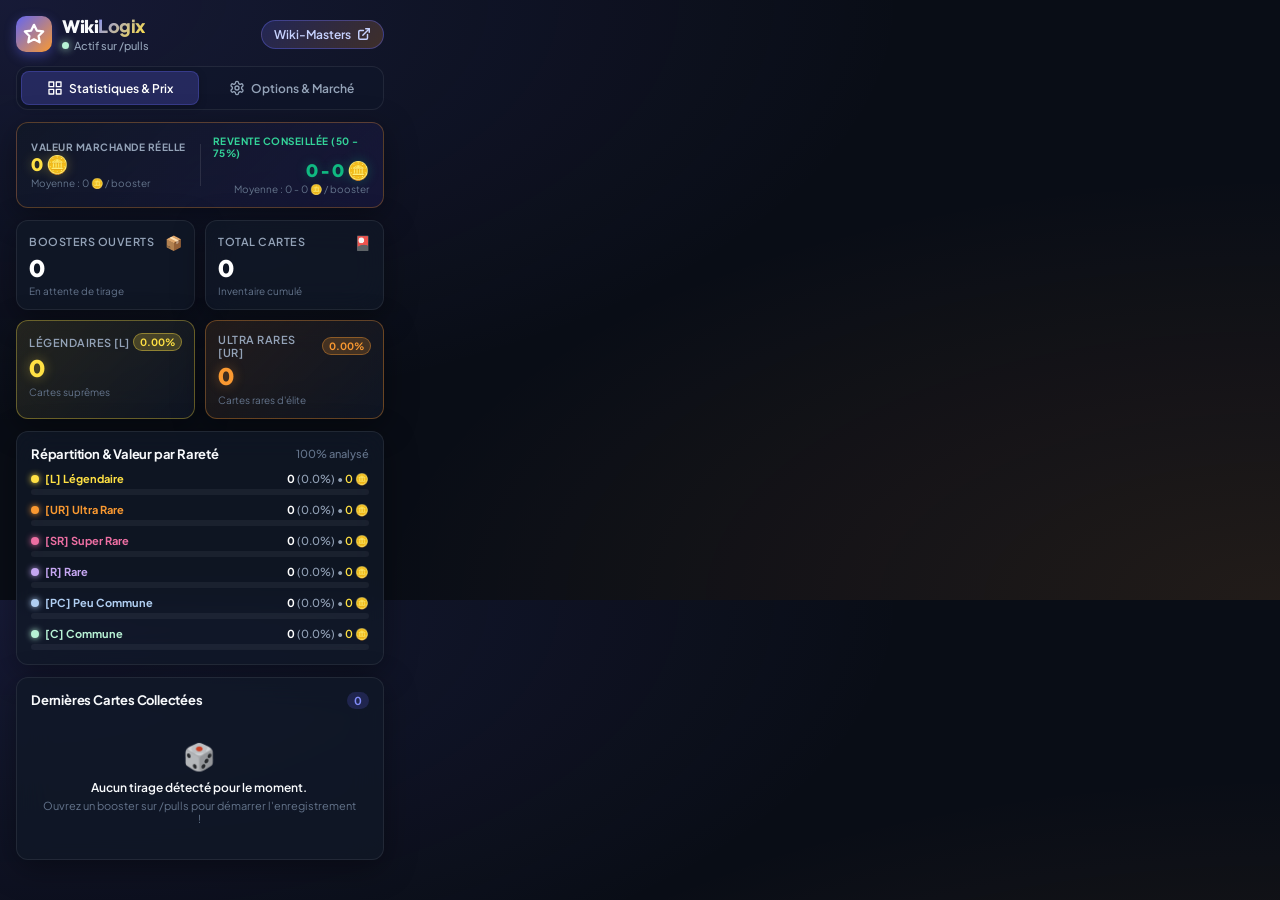
==== extension/src/popup.html @ 85a4d736 "first commit" ====
<!DOCTYPE html>
<html lang="fr">
<head>
  <meta charset="UTF-8">
  <meta name="viewport" content="width=device-width, initial-scale=1.0">
  <title>WikiLogix - Tracker & Prix</title>
  <link rel="stylesheet" href="popup.css">
  <link rel="preconnect" href="https://fonts.googleapis.com">
  <link rel="preconnect" href="https://fonts.gstatic.com" crossorigin>
  <link href="https://fonts.googleapis.com/css2?family=Outfit:wght@400;500;600;700;800&family=Plus+Jakarta+Sans:wght@400;500;600;700&display=swap" rel="stylesheet">
</head>
<body>
  <div class="app-container">
    <!-- Header Principal -->
    <header class="header">
      <div class="brand">
        <div class="logo-icon">
          <svg width="22" height="22" viewBox="0 0 24 24" fill="none" stroke="currentColor" stroke-width="2.5" stroke-linecap="round" stroke-linejoin="round">
            <polygon points="12 2 15.09 8.26 22 9.27 17 14.14 18.18 21.02 12 17.77 5.82 21.02 7 14.14 2 9.27 8.91 8.26 12 2"></polygon>
          </svg>
        </div>
        <div class="brand-text">
          <h1>Wiki<span class="gradient-text">Logix</span></h1>
          <span class="status-badge">
            <span class="pulse-dot"></span>
            <span class="status-text">Actif sur /pulls</span>
          </span>
        </div>
      </div>
      
      <button id="btn-open-dashboard" class="btn-dashboard" title="Accéder à la plateforme Wiki-Masters">
        <span>Wiki-Masters</span>
        <svg width="14" height="14" viewBox="0 0 24 24" fill="none" stroke="currentColor" stroke-width="2.5" stroke-linecap="round" stroke-linejoin="round">
          <path d="M18 13v6a2 2 0 0 1-2 2H5a2 2 0 0 1-2-2V8a2 2 0 0 1 2-2h6"></path>
          <polyline points="15 3 21 3 21 9"></polyline>
          <line x1="10" y1="14" x2="21" y2="3"></line>
        </svg>
      </button>
    </header>

    <!-- Navigation par Onglets -->
    <nav class="nav-tabs">
      <button class="tab-btn active" data-tab="tab-dashboard" id="tab-nav-dashboard">
        <svg width="16" height="16" viewBox="0 0 24 24" fill="none" stroke="currentColor" stroke-width="2" stroke-linecap="round" stroke-linejoin="round">
          <rect x="3" y="3" width="7" height="7"></rect>
          <rect x="14" y="3" width="7" height="7"></rect>
          <rect x="14" y="14" width="7" height="7"></rect>
          <rect x="3" y="14" width="7" height="7"></rect>
        </svg>
        <span>Statistiques & Prix</span>
      </button>
      <button class="tab-btn" data-tab="tab-config" id="tab-nav-config">
        <svg width="16" height="16" viewBox="0 0 24 24" fill="none" stroke="currentColor" stroke-width="2" stroke-linecap="round" stroke-linejoin="round">
          <path d="M12.22 2h-.44a2 2 0 0 0-2 2v.18a2 2 0 0 1-1 1.73l-.43.25a2 2 0 0 1-2 0l-.15-.08a2 2 0 0 0-2.73.73l-.22.38a2 2 0 0 0 .73 2.73l.15.1a2 2 0 0 1 1 1.72v.51a2 2 0 0 1-1 1.74l-.15.09a2 2 0 0 0-.73 2.73l.22.38a2 2 0 0 0 2.73.73l.15-.08a2 2 0 0 1 2 0l.43.25a2 2 0 0 1 1 1.73V20a2 2 0 0 0 2 2h.44a2 2 0 0 0 2-2v-.18a2 2 0 0 1 1-1.73l.43-.25a2 2 0 0 1 2 0l.15.08a2 2 0 0 0 2.73-.73l.22-.39a2 2 0 0 0-.73-2.73l-.15-.08a2 2 0 0 1-1-1.74v-.5a2 2 0 0 1 1-1.74l.15-.09a2 2 0 0 0 .73-2.73l-.22-.38a2 2 0 0 0-2.73-.73l-.15.08a2 2 0 0 1-2 0l-.43-.25a2 2 0 0 1-1-1.73V4a2 2 0 0 0-2-2z"></path>
          <circle cx="12" cy="12" r="3"></circle>
        </svg>
        <span>Options & Marché</span>
      </button>
    </nav>

    <!-- Contenu Principal -->
    <main class="main-content">
      <!-- ONGLET 1: STATISTIQUES & PRIX -->
      <section id="tab-dashboard" class="tab-pane active">
        <!-- Bandeau Économique : Valeur Totale & Revente Conseillée (50-75%) -->
        <div class="financial-card glass-panel">
          <div class="financial-main">
            <div class="financial-col">
              <span class="financial-label">Valeur Marchande Réelle</span>
              <div class="financial-value gold-text" id="val-total-avg">0 🪙</div>
              <span class="financial-sub" id="val-avg-booster">Moyenne: 0 🪙 / booster</span>
            </div>
            <div class="financial-divider"></div>
            <div class="financial-col align-right">
              <span class="financial-label green-label">Revente Conseillée (50 - 75%)</span>
              <div class="financial-value green-text" id="val-total-resale">0 - 0 🪙</div>
              <span class="financial-sub" id="val-resale-booster">Moyenne: 0 - 0 🪙 / booster</span>
            </div>
          </div>
        </div>

        <!-- Grille des KPIs de Tirage -->
        <div class="kpi-grid">
          <div class="kpi-card glass-panel">
            <div class="kpi-header">
              <span class="kpi-title">Boosters Ouverts</span>
              <span class="kpi-icon">📦</span>
            </div>
            <div class="kpi-value" id="kpi-boosters">0</div>
            <span class="kpi-subtext" id="kpi-last-pull">En attente de tirage</span>
          </div>

          <div class="kpi-card glass-panel">
            <div class="kpi-header">
              <span class="kpi-title">Total Cartes</span>
              <span class="kpi-icon">🎴</span>
            </div>
            <div class="kpi-value" id="kpi-cards">0</div>
            <span class="kpi-subtext">Inventaire cumulé</span>
          </div>

          <div class="kpi-card glass-panel kpi-highlight-gold">
            <div class="kpi-header">
              <span class="kpi-title">Légendaires [L]</span>
              <span class="rarity-pill pill-gold" id="badge-rate-legendary">0.00%</span>
            </div>
            <div class="kpi-value gold-glow" id="kpi-legendary">0</div>
            <span class="kpi-subtext">Cartes suprêmes</span>
          </div>

          <div class="kpi-card glass-panel kpi-highlight-orange">
            <div class="kpi-header">
              <span class="kpi-title">Ultra Rares [UR]</span>
              <span class="rarity-pill pill-orange" id="badge-rate-ur">0.00%</span>
            </div>
            <div class="kpi-value orange-glow" id="kpi-ur">0</div>
            <span class="kpi-subtext">Cartes rares d'élite</span>
          </div>
        </div>

        <!-- Répartition par Rareté -->
        <div class="section-card glass-panel">
          <div class="section-header">
            <h3>Répartition & Valeur par Rareté</h3>
            <span class="section-subtitle" id="total-rates-counter">100% analysé</span>
          </div>
          <div class="rarity-bars" id="rarity-distribution-container"></div>
        </div>

        <!-- Derniers Tirages Récents avec Prix -->
        <div class="section-card glass-panel">
          <div class="section-header">
            <h3>Dernières Cartes Collectées</h3>
            <span class="section-badge" id="recent-count-badge">0</span>
          </div>
          <div class="recent-list" id="recent-pulls-list">
            <div class="empty-state">
              <span class="empty-icon">🎲</span>
              <p>Aucun tirage détecté pour le moment.</p>
              <span class="empty-hint">Ouvrez un booster sur /pulls pour démarrer l'enregistrement !</span>
            </div>
          </div>
        </div>
      </section>

      <!-- ONGLET 2: OPTIONS, MARCHÉ & DISCORD -->
      <section id="tab-config" class="tab-pane">
        <!-- Section Alertes & Filtres Discord -->
        <div class="section-card glass-panel discord-card">
          <div class="section-header">
            <div class="discord-header-title">
              <svg width="20" height="20" viewBox="0 0 24 24" fill="currentColor" class="discord-icon">
                <path d="M20.317 4.37a19.791 19.791 0 0 0-4.885-1.515.074.074 0 0 0-.079.037c-.21.375-.444.864-.608 1.25a18.27 18.27 0 0 0-5.487 0 12.64 12.64 0 0 0-.617-1.25.077.077 0 0 0-.079-.037A19.736 19.736 0 0 0 3.677 4.37a.07.07 0 0 0-.032.027C.533 9.046-.32 13.58.099 18.057a.082.082 0 0 0 .031.057 19.9 19.9 0 0 0 5.993 3.03.078.078 0 0 0 .084-.028c.462-.63.874-1.295 1.226-1.994.021-.041.001-.09-.041-.106a13.107 13.107 0 0 1-1.872-.892.077.077 0 0 1-.008-.128 10.2 10.2 0 0 0 .372-.292.074.074 0 0 1 .077-.01c3.929 1.793 8.18 1.793 12.061 0a.074.074 0 0 1 .078.01c.12.098.246.198.373.292a.077.077 0 0 1-.006.127 12.299 12.299 0 0 1-1.873.893.077.077 0 0 0-.041.107c.36.698.772 1.362 1.225 1.993a.076.076 0 0 0 .084.028 19.839 19.839 0 0 0 6.002-3.03.077.077 0 0 0 .032-.054c.5-5.177-.838-9.674-3.549-13.66a.061.061 0 0 0-.031-.028zM8.02 15.33c-1.183 0-2.157-1.085-2.157-2.419 0-1.333.956-2.419 2.157-2.419 1.21 0 2.176 1.096 2.157 2.42 0 1.333-.956 2.418-2.157 2.418zm7.975 0c-1.183 0-2.157-1.085-2.157-2.419 0-1.333.955-2.419 2.157-2.419 1.21 0 2.176 1.096 2.157 2.42 0 1.333-.946 2.418-2.157 2.418z"/>
              </svg>
              <h3>Alertes Discord & Routage par Fils</h3>
            </div>
            <label class="switch-toggle" title="Activer ou désactiver les alertes Discord">
              <input type="checkbox" id="discord-enabled-toggle">
              <span class="slider-round"></span>
            </label>
          </div>

          <p class="config-desc">
            Transférez automatiquement les cartes tirées dans des <strong>fils de discussion Discord spécifiques (threads)</strong> selon vos règles de rareté et vos fourchettes de prix.
          </p>

          <div class="discord-form-group">
            <div class="form-field">
              <label for="discord-webhook-url">URL du Webhook Discord Principal</label>
              <div class="input-with-action">
                <input type="url" id="discord-webhook-url" class="text-input" placeholder="https://discord.com/api/webhooks/...">
                <button type="button" id="btn-test-discord" class="btn-test-webhook" title="Tester le webhook principal">
                  <svg width="14" height="14" viewBox="0 0 24 24" fill="none" stroke="currentColor" stroke-width="2" stroke-linecap="round" stroke-linejoin="round">
                    <line x1="22" y1="2" x2="11" y2="13"></line>
                    <polygon points="22 2 15 22 11 13 2 9 22 2"></polygon>
                  </svg>
                  <span>Tester</span>
                </button>
              </div>
            </div>

            <div class="form-field">
              <label for="discord-user-id">ID Utilisateur Discord <span class="label-hint">(Optionnel, mention par défaut ex: @here ou 248109...)</span></label>
              <input type="text" id="discord-user-id" class="text-input" placeholder="Ex: 248109823098234890 ou @here">
            </div>

            <!-- Liste des Règles Multi-Filtres & Fils -->
            <div class="rules-header-row">
              <div class="rules-header-title">
                <h4>Filtres & Fils Cibles (Threads)</h4>
                <span class="rules-count-badge" id="discord-rules-count">0 règle</span>
              </div>
              <button type="button" id="btn-add-discord-rule" class="btn-add-rule" title="Ajouter un filtre avec un fil Discord spécifique">
                <svg width="13" height="13" viewBox="0 0 24 24" fill="none" stroke="currentColor" stroke-width="2.5">
                  <line x1="12" y1="5" x2="12" y2="19"></line>
                  <line x1="5" y1="12" x2="19" y2="12"></line>
                </svg>
                <span>Ajouter un Filtre</span>
              </button>
            </div>

            <div class="discord-rules-container" id="discord-rules-list">
              <!-- Les cartes de règles seront générées dynamiquement ici -->
            </div>

            <button type="button" id="btn-save-discord-config" class="btn-action primary btn-save-discord">
              <svg width="15" height="15" viewBox="0 0 24 24" fill="none" stroke="currentColor" stroke-width="2">
                <path d="M19 21H5a2 2 0 0 1-2-2V5a2 2 0 0 1 2-2h11l5 5v11a2 2 0 0 1-2 2z"></path>
                <polyline points="17 21 17 13 7 13 7 21"></polyline>
                <polyline points="7 3 7 8 15 8"></polyline>
              </svg>
              <span>Enregistrer la Configuration Discord</span>
            </button>
          </div>
        </div>

        <!-- Explication du système de prix réel -->
        <div class="section-card glass-panel">
          <div class="section-header">
            <h3>Moteur de Prix Réel Wiki-Masters</h3>
          </div>
          <p class="config-desc">
            Les prix affichés proviennent directement des <strong>cours réels du marché</strong> extraits de Wiki-Masters (Moyenne des ventes effectives). Si une carte n'a jamais été vendue ou n'a aucun cours, son estimation est fixée à <strong>0 🪙</strong>.
          </p>
        </div>

        <!-- Identifiant Extension -->
        <div class="section-card glass-panel">
          <div class="section-header">
            <h3>ID Unique de l'Extension</h3>
          </div>
          <div class="id-box">
            <code id="extension-id-display">Chargement...</code>
            <button id="btn-copy-id" class="btn-copy" title="Copier l'identifiant">
              <svg width="15" height="15" viewBox="0 0 24 24" fill="none" stroke="currentColor" stroke-width="2" stroke-linecap="round" stroke-linejoin="round">
                <rect x="9" y="9" width="13" height="13" rx="2" ry="2"></rect>
                <path d="M5 15H4a2 2 0 0 1-2-2V4a2 2 0 0 1 2-2h9a2 2 0 0 1 2 2v1"></path>
              </svg>
              <span id="copy-btn-text">Copier</span>
            </button>
          </div>
        </div>

        <!-- Actions Données -->
        <div class="section-card glass-panel">
          <div class="section-header">
            <h3>Gestion des Données</h3>
          </div>
          <div class="actions-group">
            <button id="btn-refresh-stats" class="btn-action secondary">
              <svg width="15" height="15" viewBox="0 0 24 24" fill="none" stroke="currentColor" stroke-width="2">
                <path d="M21.5 2v6h-6M21.34 15.57a10 10 0 1 1-.57-8.38l5.67-5.67"/>
              </svg>
              <span>Actualiser les Statistiques & Prix</span>
            </button>
            <button id="btn-export-json" class="btn-action secondary">
              <svg width="15" height="15" viewBox="0 0 24 24" fill="none" stroke="currentColor" stroke-width="2">
                <path d="M21 15v4a2 2 0 0 1-2 2H5a2 2 0 0 1-2-2v-4"></path>
                <polyline points="7 10 12 15 17 10"></polyline>
                <line x1="12" y1="15" x2="12" y2="3"></line>
              </svg>
              <span>Exporter l'historique (.JSON)</span>
            </button>
            <button id="btn-clear-history" class="btn-action danger">
              <svg width="15" height="15" viewBox="0 0 24 24" fill="none" stroke="currentColor" stroke-width="2">
                <polyline points="3 6 5 6 21 6"></polyline>
                <path d="M19 6v14a2 2 0 0 1-2 2H7a2 2 0 0 1-2-2V6m3 0V4a2 2 0 0 1 2-2h4a2 2 0 0 1 2 2v2"></path>
              </svg>
              <span>Vider l'Historique</span>
            </button>
          </div>
        </div>

        <div class="config-footer">
          <span>WikiLogix v1.6.0 &bull; Prix Réels & Alertes Discord Filtrées</span>
        </div>
      </section>
    </main>

    <!-- Toast Notification Popup -->
    <div id="popup-toast" class="popup-toast hidden"></div>
  </div>

  <script type="module" src="popup.js"></script>
</body>
</html>
---- extension/src/popup.css ----
/* ==========================================================================
   WikiLogix - Styles Modernes avec Palette Officielle & Moteur Économique
   ========================================================================== */

:root {
  --bg-primary: #090d16;
  --bg-secondary: #0f172a;
  --bg-panel: rgba(17, 24, 39, 0.75);
  --bg-panel-hover: rgba(30, 41, 59, 0.85);
  --border-color: rgba(255, 255, 255, 0.08);
  --border-glow: rgba(99, 102, 241, 0.3);

  --accent-primary: #6366f1;
  --accent-primary-hover: #4f46e5;
  --accent-secondary: #818cf8;
  
  /* Palette Officielle Wiki-Masters */
  --color-rarity-c: #b8f2d5;
  --color-rarity-pc: #b1cff2;
  --color-rarity-r: #c6a7f2;
  --color-rarity-sr: #ed6fa3;
  --color-rarity-ur: #fa9931;
  --color-rarity-l: #ffe144;

  --text-main: #f8fafc;
  --text-muted: #94a3b8;
  --text-dim: #64748b;

  --radius-sm: 8px;
  --radius-md: 12px;
  --radius-lg: 16px;
  --radius-full: 9999px;

  --shadow-panel: 0 8px 32px 0 rgba(0, 0, 0, 0.37);
  --transition-fast: all 0.2s cubic-bezier(0.4, 0, 0.2, 1);
}

/* Reset & Base */
* {
  margin: 0;
  padding: 0;
  box-sizing: border-box;
  font-family: 'Plus Jakarta Sans', -apple-system, BlinkMacSystemFont, "Segoe UI", Roboto, sans-serif;
}

body {
  width: 400px;
  min-height: 540px;
  max-height: 600px;
  background-color: var(--bg-primary);
  background-image: 
    radial-gradient(at 0% 0%, rgba(99, 102, 241, 0.15) 0px, transparent 50%),
    radial-gradient(at 100% 100%, rgba(250, 153, 49, 0.1) 0px, transparent 50%);
  color: var(--text-main);
  overflow-x: hidden;
  overflow-y: auto;
}

/* Scrollbar Personnalisée */
::-webkit-scrollbar {
  width: 5px;
}
::-webkit-scrollbar-track {
  background: rgba(0, 0, 0, 0.1);
}
::-webkit-scrollbar-thumb {
  background: rgba(255, 255, 255, 0.15);
  border-radius: 4px;
}
::-webkit-scrollbar-thumb:hover {
  background: var(--accent-primary);
}

.app-container {
  display: flex;
  flex-direction: column;
  padding: 16px;
  gap: 12px;
}

/* Panneaux Glassmorphism */
.glass-panel {
  background: var(--bg-panel);
  backdrop-filter: blur(16px);
  -webkit-backdrop-filter: blur(16px);
  border: 1px solid var(--border-color);
  border-radius: var(--radius-md);
  box-shadow: var(--shadow-panel);
}

/* Header */
.header {
  display: flex;
  justify-content: space-between;
  align-items: center;
  padding-bottom: 2px;
}

.brand {
  display: flex;
  align-items: center;
  gap: 10px;
}

.logo-icon {
  width: 36px;
  height: 36px;
  background: linear-gradient(135deg, #6366f1 0%, #fa9931 100%);
  border-radius: 10px;
  display: flex;
  align-items: center;
  justify-content: center;
  color: #ffffff;
  box-shadow: 0 4px 12px rgba(99, 102, 241, 0.4);
}

.brand-text h1 {
  font-family: 'Outfit', sans-serif;
  font-size: 18px;
  font-weight: 800;
  letter-spacing: -0.5px;
  line-height: 1.1;
}

.gradient-text {
  background: linear-gradient(135deg, #818cf8 0%, #ffe144 100%);
  -webkit-background-clip: text;
  -webkit-text-fill-color: transparent;
}

.status-badge {
  display: flex;
  align-items: center;
  gap: 5px;
  margin-top: 2px;
}

.pulse-dot {
  width: 7px;
  height: 7px;
  background-color: var(--color-rarity-c);
  border-radius: 50%;
  box-shadow: 0 0 8px var(--color-rarity-c);
  animation: pulseAnimation 2s infinite;
}

@keyframes pulseAnimation {
  0% { transform: scale(0.95); box-shadow: 0 0 0 0 rgba(184, 242, 213, 0.7); }
  70% { transform: scale(1); box-shadow: 0 0 0 6px rgba(184, 242, 213, 0); }
  100% { transform: scale(0.95); box-shadow: 0 0 0 0 rgba(184, 242, 213, 0); }
}

.status-text {
  font-size: 11px;
  color: var(--text-muted);
  font-weight: 500;
}

/* Bouton Dashboard Header */
.btn-dashboard {
  display: flex;
  align-items: center;
  gap: 6px;
  background: linear-gradient(135deg, rgba(99, 102, 241, 0.2) 0%, rgba(250, 153, 49, 0.2) 100%);
  border: 1px solid rgba(99, 102, 241, 0.4);
  color: #c7d2fe;
  padding: 6px 12px;
  border-radius: var(--radius-full);
  font-size: 12px;
  font-weight: 600;
  cursor: pointer;
  transition: var(--transition-fast);
}

.btn-dashboard:hover {
  background: linear-gradient(135deg, #6366f1 0%, #fa9931 100%);
  color: #ffffff;
  border-color: #818cf8;
  transform: translateY(-1px);
  box-shadow: 0 4px 12px rgba(99, 102, 241, 0.35);
}

/* Onglets de Navigation */
.nav-tabs {
  display: flex;
  background: rgba(15, 23, 42, 0.6);
  padding: 4px;
  border-radius: var(--radius-md);
  border: 1px solid var(--border-color);
  gap: 4px;
}

.tab-btn {
  flex: 1;
  display: flex;
  align-items: center;
  justify-content: center;
  gap: 6px;
  background: transparent;
  border: none;
  color: var(--text-muted);
  padding: 8px 12px;
  border-radius: var(--radius-sm);
  font-size: 12px;
  font-weight: 600;
  cursor: pointer;
  transition: var(--transition-fast);
}

.tab-btn.active {
  background: rgba(99, 102, 241, 0.25);
  color: #ffffff;
  border: 1px solid rgba(99, 102, 241, 0.3);
  box-shadow: 0 2px 8px rgba(0, 0, 0, 0.2);
}

.tab-btn:hover:not(.active) {
  color: var(--text-main);
  background: rgba(255, 255, 255, 0.04);
}

/* Conteneur des vues */
.main-content {
  display: flex;
  flex-direction: column;
}

.tab-pane {
  display: none;
  flex-direction: column;
  gap: 12px;
  animation: fadeIn 0.25s ease-in-out;
}

.tab-pane.active {
  display: flex;
}

@keyframes fadeIn {
  from { opacity: 0; transform: translateY(4px); }
  to { opacity: 1; transform: translateY(0); }
}

/* BANDEAU ÉCONOMIQUE */
.financial-card {
  padding: 12px 14px;
  background: linear-gradient(135deg, rgba(17, 24, 39, 0.9) 0%, rgba(30, 27, 75, 0.5) 100%);
  border: 1px solid rgba(250, 153, 49, 0.3);
}

.financial-main {
  display: flex;
  align-items: center;
  justify-content: space-between;
}

.financial-col {
  flex: 1;
  display: flex;
  flex-direction: column;
  gap: 2px;
}

.financial-col.align-right {
  align-items: flex-end;
}

.financial-divider {
  width: 1px;
  height: 42px;
  background: rgba(255, 255, 255, 0.1);
  margin: 0 12px;
}

.financial-label {
  font-size: 10px;
  font-weight: 700;
  text-transform: uppercase;
  color: var(--text-muted);
  letter-spacing: 0.5px;
}

.green-label {
  color: #34d399;
}

.financial-value {
  font-family: 'Outfit', sans-serif;
  font-size: 18px;
  font-weight: 800;
  line-height: 1.1;
}

.gold-text {
  color: #ffe144;
  text-shadow: 0 0 12px rgba(255, 225, 68, 0.3);
}

.green-text {
  color: #10b981;
  text-shadow: 0 0 12px rgba(16, 185, 129, 0.3);
}

.financial-sub {
  font-size: 10px;
  color: var(--text-dim);
}

/* Grille des KPIs */
.kpi-grid {
  display: grid;
  grid-template-columns: repeat(2, 1fr);
  gap: 10px;
}

.kpi-card {
  padding: 12px;
  display: flex;
  flex-direction: column;
  gap: 4px;
  position: relative;
  transition: var(--transition-fast);
}

.kpi-card:hover {
  transform: translateY(-2px);
  border-color: rgba(255, 255, 255, 0.15);
}

.kpi-header {
  display: flex;
  justify-content: space-between;
  align-items: center;
}

.kpi-title {
  font-size: 11px;
  font-weight: 600;
  color: var(--text-muted);
  text-transform: uppercase;
  letter-spacing: 0.5px;
}

.kpi-icon {
  font-size: 14px;
}

.kpi-value {
  font-family: 'Outfit', sans-serif;
  font-size: 24px;
  font-weight: 800;
  line-height: 1.1;
  color: #ffffff;
}

.kpi-subtext {
  font-size: 10px;
  color: var(--text-dim);
}

/* Highlights KPI */
.kpi-highlight-gold {
  border-color: rgba(255, 225, 68, 0.35);
  background: linear-gradient(135deg, rgba(255, 225, 68, 0.1) 0%, rgba(17, 24, 39, 0.8) 100%);
}

.gold-glow {
  color: var(--color-rarity-l);
  text-shadow: 0 0 12px rgba(255, 225, 68, 0.4);
}

.kpi-highlight-orange {
  border-color: rgba(250, 153, 49, 0.35);
  background: linear-gradient(135deg, rgba(250, 153, 49, 0.1) 0%, rgba(17, 24, 39, 0.8) 100%);
}

.orange-glow {
  color: var(--color-rarity-ur);
  text-shadow: 0 0 12px rgba(250, 153, 49, 0.4);
}

.rarity-pill {
  font-size: 10px;
  font-weight: 700;
  padding: 2px 6px;
  border-radius: var(--radius-full);
}

.pill-gold {
  background: rgba(255, 225, 68, 0.2);
  color: var(--color-rarity-l);
  border: 1px solid rgba(255, 225, 68, 0.4);
}

.pill-orange {
  background: rgba(250, 153, 49, 0.2);
  color: var(--color-rarity-ur);
  border: 1px solid rgba(250, 153, 49, 0.4);
}

/* Sections Standards */
.section-card {
  padding: 14px;
  display: flex;
  flex-direction: column;
  gap: 10px;
}

.section-header {
  display: flex;
  justify-content: space-between;
  align-items: center;
}

.section-header h3 {
  font-size: 13px;
  font-weight: 700;
  color: var(--text-main);
  letter-spacing: -0.2px;
}

.section-subtitle {
  font-size: 11px;
  color: var(--text-dim);
  font-weight: 500;
}

.section-badge {
  background: rgba(99, 102, 241, 0.2);
  color: var(--accent-secondary);
  font-size: 11px;
  font-weight: 700;
  padding: 2px 7px;
  border-radius: var(--radius-full);
}

/* Barres de Rareté */
.rarity-bars {
  display: flex;
  flex-direction: column;
  gap: 8px;
}

.rarity-row {
  display: flex;
  flex-direction: column;
  gap: 3px;
}

.rarity-info {
  display: flex;
  justify-content: space-between;
  font-size: 11px;
  font-weight: 500;
}

.rarity-label-group {
  display: flex;
  align-items: center;
  gap: 6px;
}

.rarity-indicator {
  width: 8px;
  height: 8px;
  border-radius: 50%;
}

.rarity-count-rate {
  color: var(--text-muted);
  font-size: 11px;
}

.progress-track {
  width: 100%;
  height: 6px;
  background: rgba(255, 255, 255, 0.05);
  border-radius: 3px;
  overflow: hidden;
}

.progress-fill {
  height: 100%;
  border-radius: 3px;
  transition: width 0.6s cubic-bezier(0.4, 0, 0.2, 1);
}

/* Liste des Récents */
.recent-list {
  max-height: 150px;
  overflow-y: auto;
  display: flex;
  flex-direction: column;
  gap: 6px;
  padding-right: 2px;
}

.recent-item {
  display: flex;
  align-items: center;
  justify-content: space-between;
  padding: 8px 10px;
  background: rgba(255, 255, 255, 0.03);
  border-radius: var(--radius-sm);
  border: 1px solid rgba(255, 255, 255, 0.04);
  transition: var(--transition-fast);
}

.recent-item:hover {
  background: rgba(255, 255, 255, 0.06);
  border-color: rgba(255, 255, 255, 0.1);
}

.recent-card-info {
  display: flex;
  flex-direction: column;
  gap: 2px;
  min-width: 0;
}

.recent-card-name {
  font-size: 12px;
  font-weight: 600;
  color: var(--text-main);
  white-space: nowrap;
  overflow: hidden;
  text-overflow: ellipsis;
  max-width: 200px;
}

.recent-card-prices {
  display: flex;
  align-items: center;
  gap: 6px;
  font-size: 10px;
}

.price-pill-avg {
  color: #ffe144;
  font-weight: 600;
}

.price-pill-sell {
  color: #34d399;
  font-weight: 700;
  background: rgba(16, 185, 129, 0.12);
  padding: 1px 5px;
  border-radius: 4px;
}

.recent-card-time {
  font-size: 10px;
  color: var(--text-dim);
}

.recent-rarity-tag {
  font-size: 10px;
  font-weight: 800;
  padding: 2px 7px;
  border-radius: 4px;
  flex-shrink: 0;
}

/* TABLEAU DES PRIX EN CONFIG */
.price-table {
  display: flex;
  flex-direction: column;
  gap: 4px;
  background: rgba(0, 0, 0, 0.3);
  padding: 8px;
  border-radius: var(--radius-sm);
  border: 1px solid var(--border-color);
}

.price-row {
  display: flex;
  justify-content: space-between;
  align-items: center;
  font-size: 11px;
  padding: 4px 6px;
  border-radius: 4px;
}

.price-row.header-row {
  font-weight: 700;
  color: var(--text-muted);
  text-transform: uppercase;
  font-size: 10px;
  border-bottom: 1px solid rgba(255, 255, 255, 0.08);
  padding-bottom: 6px;
}

.rarity-badge-sm {
  font-size: 10px;
  font-weight: 700;
  padding: 2px 6px;
  border-radius: 4px;
}

.price-val {
  color: #ffe144;
  font-weight: 700;
}

.price-resale {
  color: #34d399;
  font-weight: 700;
}

/* Empty State */
.empty-state {
  display: flex;
  flex-direction: column;
  align-items: center;
  justify-content: center;
  padding: 20px 10px;
  text-align: center;
  color: var(--text-muted);
  gap: 4px;
}

.empty-icon {
  font-size: 26px;
  margin-bottom: 4px;
  opacity: 0.8;
}

.empty-state p {
  font-size: 12px;
  font-weight: 600;
  color: var(--text-main);
}

.empty-hint {
  font-size: 11px;
  color: var(--text-dim);
}

/* Onglet Configuration */
.config-desc {
  font-size: 11px;
  color: var(--text-muted);
  line-height: 1.4;
}

.id-box {
  display: flex;
  align-items: center;
  gap: 8px;
  background: rgba(0, 0, 0, 0.3);
  border: 1px solid var(--border-color);
  padding: 6px 8px;
  border-radius: var(--radius-sm);
}

.id-box code {
  flex: 1;
  font-family: ui-monospace, SFMono-Regular, Menlo, Monaco, Consolas, monospace;
  font-size: 11px;
  color: #818cf8;
  word-break: break-all;
  user-select: all;
}

.btn-copy {
  display: flex;
  align-items: center;
  gap: 4px;
  background: var(--accent-primary);
  border: none;
  color: #ffffff;
  padding: 6px 10px;
  border-radius: 6px;
  font-size: 11px;
  font-weight: 600;
  cursor: pointer;
  transition: var(--transition-fast);
  white-space: nowrap;
}

.btn-copy:hover {
  background: var(--accent-primary-hover);
}

.actions-group {
  display: flex;
  flex-direction: column;
  gap: 8px;
}

.btn-action {
  display: flex;
  align-items: center;
  justify-content: center;
  gap: 8px;
  padding: 9px 12px;
  border-radius: var(--radius-sm);
  font-size: 12px;
  font-weight: 600;
  cursor: pointer;
  border: 1px solid transparent;
  transition: var(--transition-fast);
}

.btn-action.secondary {
  background: rgba(255, 255, 255, 0.05);
  border-color: rgba(255, 255, 255, 0.08);
  color: var(--text-main);
}

.btn-action.secondary:hover {
  background: rgba(255, 255, 255, 0.1);
  border-color: rgba(255, 255, 255, 0.15);
}

.btn-action.danger {
  background: rgba(239, 68, 68, 0.12);
  border-color: rgba(239, 68, 68, 0.25);
  color: #f87171;
}

.btn-action.danger:hover {
  background: rgba(239, 68, 68, 0.25);
  border-color: rgba(239, 68, 68, 0.4);
}

.btn-action.primary {
  background: linear-gradient(135deg, #6366f1 0%, #4f46e5 100%);
  color: #ffffff;
  font-weight: 700;
  box-shadow: 0 4px 14px rgba(99, 102, 241, 0.35);
}

.btn-action.primary:hover {
  background: linear-gradient(135deg, #4f46e5 0%, #4338ca 100%);
  box-shadow: 0 4px 18px rgba(99, 102, 241, 0.5);
}

/* ==========================================================================
   Section Discord & Filtres
   ========================================================================== */
.discord-card {
  border-color: rgba(88, 101, 242, 0.3);
  background: linear-gradient(135deg, rgba(17, 24, 39, 0.85) 0%, rgba(20, 26, 48, 0.85) 100%);
}

.discord-header-title {
  display: flex;
  align-items: center;
  gap: 8px;
}

.discord-icon {
  color: #5865f2;
}

/* Switch Toggle */
.switch-toggle {
  position: relative;
  display: inline-block;
  width: 36px;
  height: 20px;
  cursor: pointer;
}

.switch-toggle input {
  opacity: 0;
  width: 0;
  height: 0;
}

.slider-round {
  position: absolute;
  top: 0;
  left: 0;
  right: 0;
  bottom: 0;
  background-color: rgba(255, 255, 255, 0.15);
  transition: 0.25s cubic-bezier(0.4, 0, 0.2, 1);
  border-radius: 20px;
}

.slider-round:before {
  position: absolute;
  content: "";
  height: 14px;
  width: 14px;
  left: 3px;
  bottom: 3px;
  background-color: #ffffff;
  transition: 0.25s cubic-bezier(0.4, 0, 0.2, 1);
  border-radius: 50%;
  box-shadow: 0 1px 3px rgba(0, 0, 0, 0.3);
}

.switch-toggle input:checked + .slider-round {
  background-color: #5865f2;
  box-shadow: 0 0 10px rgba(88, 101, 242, 0.4);
}

.switch-toggle input:checked + .slider-round:before {
  transform: translateX(16px);
}

.discord-form-group {
  display: flex;
  flex-direction: column;
  gap: 10px;
  margin-top: 10px;
}

.form-field {
  display: flex;
  flex-direction: column;
  gap: 4px;
}

.form-field label {
  font-size: 11px;
  font-weight: 600;
  color: var(--text-main);
}

.label-hint {
  font-size: 9.5px;
  font-weight: 400;
  color: var(--text-muted);
}

.text-input {
  width: 100%;
  background: rgba(0, 0, 0, 0.35);
  border: 1px solid var(--border-color);
  border-radius: var(--radius-sm);
  padding: 8px 10px;
  color: var(--text-main);
  font-size: 11.5px;
  outline: none;
  transition: var(--transition-fast);
}

.text-input:focus {
  border-color: #5865f2;
  box-shadow: 0 0 0 2px rgba(88, 101, 242, 0.25);
}

.input-with-action {
  display: flex;
  gap: 6px;
}

.btn-test-webhook {
  display: inline-flex;
  align-items: center;
  gap: 4px;
  padding: 0 12px;
  background: rgba(88, 101, 242, 0.2);
  border: 1px solid rgba(88, 101, 242, 0.4);
  color: #818cf8;
  border-radius: var(--radius-sm);
  font-size: 11px;
  font-weight: 700;
  cursor: pointer;
  white-space: nowrap;
  transition: var(--transition-fast);
}

.btn-test-webhook:hover {
  background: #5865f2;
  color: #ffffff;
  box-shadow: 0 0 12px rgba(88, 101, 242, 0.4);
}

/* Multi-Règles & Fils Discord */
.rules-header-row {
  display: flex;
  justify-content: space-between;
  align-items: center;
  margin-top: 6px;
  padding-bottom: 4px;
  border-bottom: 1px solid rgba(255, 255, 255, 0.08);
}

.rules-header-title {
  display: flex;
  align-items: center;
  gap: 8px;
}

.rules-header-title h4 {
  font-size: 11.5px;
  font-weight: 700;
  color: var(--text-main);
  margin: 0;
}

.rules-count-badge {
  font-size: 9.5px;
  font-weight: 700;
  background: rgba(88, 101, 242, 0.25);
  color: #818cf8;
  padding: 1px 6px;
  border-radius: var(--radius-full);
}

.btn-add-rule {
  display: inline-flex;
  align-items: center;
  gap: 4px;
  background: rgba(88, 101, 242, 0.2);
  border: 1px solid rgba(88, 101, 242, 0.4);
  color: #a5b4fc;
  padding: 4px 8px;
  border-radius: 6px;
  font-size: 10.5px;
  font-weight: 700;
  cursor: pointer;
  transition: var(--transition-fast);
}

.btn-add-rule:hover {
  background: #5865f2;
  color: #ffffff;
  box-shadow: 0 0 10px rgba(88, 101, 242, 0.4);
}

.discord-rules-container {
  display: flex;
  flex-direction: column;
  gap: 10px;
  max-height: 310px;
  overflow-y: auto;
  padding-right: 2px;
}

.discord-rule-card {
  background: rgba(0, 0, 0, 0.35);
  border: 1px solid rgba(255, 255, 255, 0.08);
  border-radius: var(--radius-sm);
  padding: 10px;
  display: flex;
  flex-direction: column;
  gap: 8px;
  transition: var(--transition-fast);
}

.discord-rule-card:hover {
  border-color: rgba(88, 101, 242, 0.35);
}

.discord-rule-card.rule-disabled {
  opacity: 0.55;
}

.rule-header-actions {
  display: flex;
  align-items: center;
  justify-content: space-between;
  gap: 6px;
}

.rule-name-input {
  font-weight: 700;
  color: #ffffff;
  background: rgba(255, 255, 255, 0.05);
  border: 1px solid rgba(255, 255, 255, 0.1);
  padding: 4px 8px;
  border-radius: 4px;
  font-size: 11px;
  flex: 1;
}

.rule-name-input:focus {
  border-color: #5865f2;
  background: rgba(0, 0, 0, 0.5);
  outline: none;
}

.rule-actions-group {
  display: flex;
  align-items: center;
  gap: 4px;
}

.btn-test-rule {
  background: rgba(16, 185, 129, 0.15);
  border: 1px solid rgba(16, 185, 129, 0.3);
  color: #34d399;
  padding: 4px 7px;
  border-radius: 4px;
  font-size: 10px;
  font-weight: 700;
  cursor: pointer;
  display: inline-flex;
  align-items: center;
  gap: 3px;
  transition: var(--transition-fast);
}

.btn-test-rule:hover {
  background: #10b981;
  color: #ffffff;
}

.btn-delete-rule {
  background: rgba(239, 68, 68, 0.15);
  border: 1px solid rgba(239, 68, 68, 0.3);
  color: #f87171;
  padding: 4px 7px;
  border-radius: 4px;
  font-size: 10px;
  font-weight: 700;
  cursor: pointer;
  display: inline-flex;
  align-items: center;
  transition: var(--transition-fast);
}

.btn-delete-rule:hover {
  background: #ef4444;
  color: #ffffff;
}

.rule-thread-row {
  display: flex;
  gap: 6px;
  align-items: center;
}

.rule-thread-row .form-field {
  flex: 1;
}

.price-range-inputs {
  display: flex;
  align-items: center;
  gap: 6px;
}

.price-range-separator {
  color: var(--text-dim);
  font-weight: 600;
  font-size: 11px;
}

.rule-empty-state {
  display: flex;
  flex-direction: column;
  align-items: center;
  justify-content: center;
  padding: 16px 8px;
  background: rgba(0, 0, 0, 0.2);
  border: 1px dashed rgba(255, 255, 255, 0.1);
  border-radius: var(--radius-sm);
  color: var(--text-dim);
  font-size: 11px;
  text-align: center;
  gap: 4px;
}

/* Filtres Sections */
.filter-section {
  background: rgba(0, 0, 0, 0.25);
  border: 1px solid rgba(255, 255, 255, 0.05);
  border-radius: var(--radius-sm);
  padding: 9px 10px;
  display: flex;
  flex-direction: column;
  gap: 8px;
}

.filter-section-header {
  display: flex;
  flex-direction: column;
}

.filter-section-title {
  font-size: 11px;
  font-weight: 700;
  color: #ffffff;
}

.filter-section-sub {
  font-size: 9.5px;
  color: var(--text-muted);
}

.rarity-filter-grid {
  display: grid;
  grid-template-columns: repeat(3, 1fr);
  gap: 6px;
}

.rarity-filter-chip {
  display: flex;
  align-items: center;
  gap: 5px;
  padding: 5px 8px;
  background: rgba(255, 255, 255, 0.04);
  border: 1px solid rgba(255, 255, 255, 0.08);
  border-radius: 6px;
  cursor: pointer;
  font-size: 10px;
  font-weight: 600;
  transition: var(--transition-fast);
}

.rarity-filter-chip input {
  display: none;
}

.chip-dot {
  width: 7px;
  height: 7px;
  border-radius: 50%;
  opacity: 0.4;
  transition: var(--transition-fast);
}

.rarity-filter-chip.chip-l .chip-dot { background: var(--color-rarity-l); }
.rarity-filter-chip.chip-ur .chip-dot { background: var(--color-rarity-ur); }
.rarity-filter-chip.chip-sr .chip-dot { background: var(--color-rarity-sr); }
.rarity-filter-chip.chip-r .chip-dot { background: var(--color-rarity-r); }
.rarity-filter-chip.chip-pc .chip-dot { background: var(--color-rarity-pc); }
.rarity-filter-chip.chip-c .chip-dot { background: var(--color-rarity-c); }

.rarity-filter-chip:has(input:checked) {
  background: rgba(255, 255, 255, 0.09);
  border-color: rgba(255, 255, 255, 0.25);
  box-shadow: 0 0 8px rgba(0, 0, 0, 0.2);
}

.rarity-filter-chip:has(input:checked) .chip-dot {
  opacity: 1;
  box-shadow: 0 0 6px currentColor;
}

.rarity-filter-chip.chip-l:has(input:checked) { border-color: var(--color-rarity-l); color: var(--color-rarity-l); }
.rarity-filter-chip.chip-ur:has(input:checked) { border-color: var(--color-rarity-ur); color: var(--color-rarity-ur); }
.rarity-filter-chip.chip-sr:has(input:checked) { border-color: var(--color-rarity-sr); color: var(--color-rarity-sr); }
.rarity-filter-chip.chip-r:has(input:checked) { border-color: var(--color-rarity-r); color: var(--color-rarity-r); }
.rarity-filter-chip.chip-pc:has(input:checked) { border-color: var(--color-rarity-pc); color: var(--color-rarity-pc); }
.rarity-filter-chip.chip-c:has(input:checked) { border-color: var(--color-rarity-c); color: var(--color-rarity-c); }

.price-filter-row {
  display: flex;
  gap: 8px;
}

.flex-1 {
  flex: 1;
}

.input-with-currency {
  position: relative;
  display: flex;
  align-items: center;
}

.input-with-currency input {
  padding-right: 28px;
}

.currency-addon {
  position: absolute;
  right: 8px;
  font-size: 12px;
  pointer-events: none;
}

.select-input {
  width: 100%;
  background: rgba(0, 0, 0, 0.35);
  border: 1px solid var(--border-color);
  border-radius: var(--radius-sm);
  padding: 8px 10px;
  color: var(--text-main);
  font-size: 11px;
  outline: none;
  cursor: pointer;
}

.select-input option {
  background: var(--bg-secondary);
  color: var(--text-main);
}

.btn-save-discord {
  margin-top: 4px;
}

.config-footer {
  text-align: center;
  padding: 8px 0;
  font-size: 10px;
  color: var(--text-dim);
}

/* Toast Notification Popup */
.popup-toast {
  position: fixed;
  bottom: 12px;
  left: 50%;
  transform: translateX(-50%);
  background: #10b981;
  color: #ffffff;
  padding: 6px 14px;
  border-radius: var(--radius-full);
  font-size: 11px;
  font-weight: 600;
  box-shadow: 0 4px 12px rgba(0, 0, 0, 0.3);
  z-index: 1000;
  animation: toastFadeIn 0.2s ease-out;
  pointer-events: none;
}

.popup-toast.hidden {
  display: none;
}

@keyframes toastFadeIn {
  from { opacity: 0; transform: translate(-50%, 8px); }
  to { opacity: 1; transform: translate(-50%, 0); }
}

@keyframes spin {
  from { transform: rotate(0deg); }
  to { transform: rotate(360deg); }
}

.spin-icon {
  animation: spin 1s linear infinite;
}
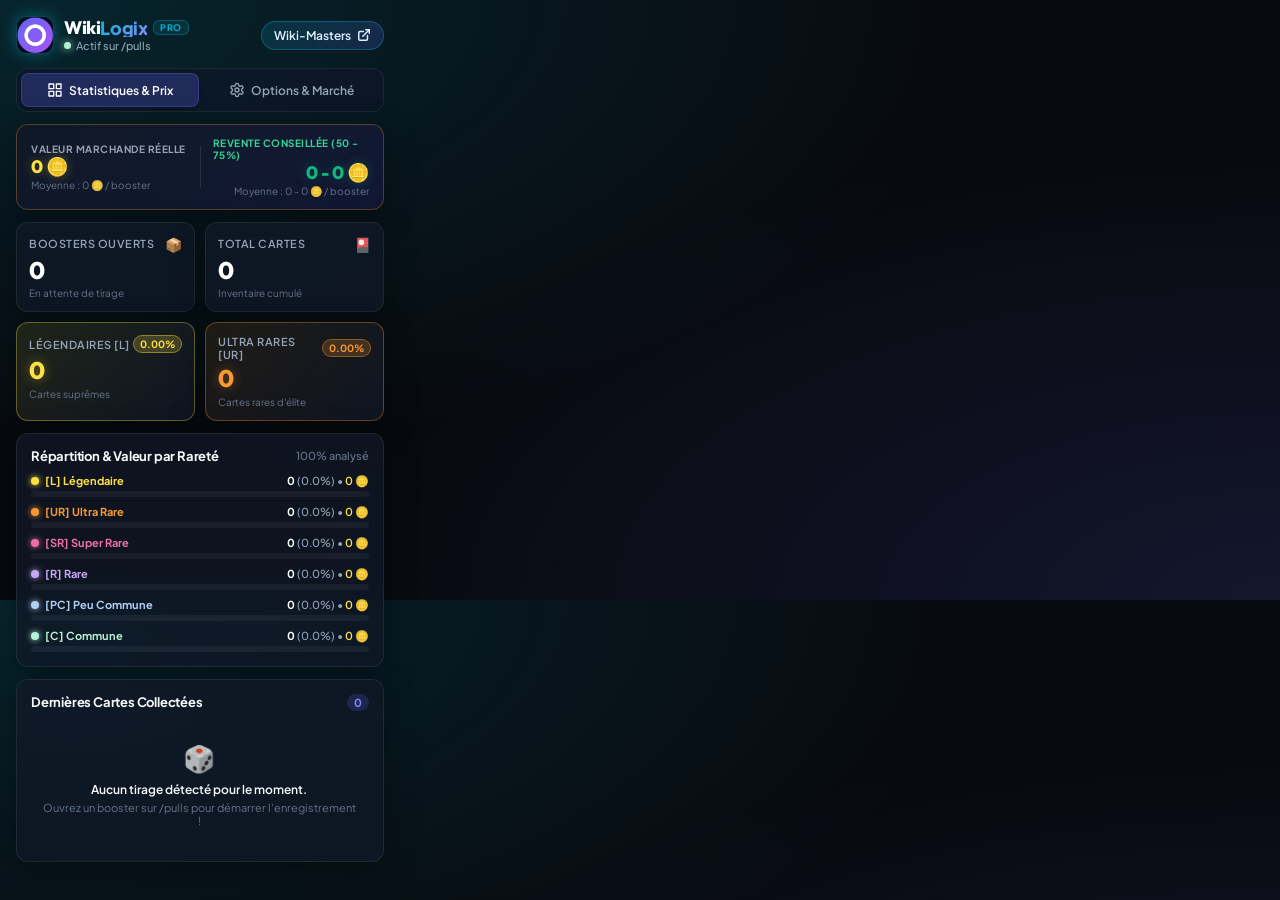
==== commit 4ada39c1: "4eme commit" ====
--- a/extension/src/popup.html
+++ b/extension/src/popup.html
@@ -15,12 +15,10 @@
     <header class="header">
       <div class="brand">
         <div class="logo-icon">
-          <svg width="22" height="22" viewBox="0 0 24 24" fill="none" stroke="currentColor" stroke-width="2.5" stroke-linecap="round" stroke-linejoin="round">
-            <polygon points="12 2 15.09 8.26 22 9.27 17 14.14 18.18 21.02 12 17.77 5.82 21.02 7 14.14 2 9.27 8.91 8.26 12 2"></polygon>
-          </svg>
+          <img src="../icons/icon128.png" alt="WikiLogix Logo" class="brand-logo-img">
         </div>
         <div class="brand-text">
-          <h1>Wiki<span class="gradient-text">Logix</span></h1>
+          <h1>Wiki<span class="gradient-text">Logix</span> <span class="brand-badge">PRO</span></h1>
           <span class="status-badge">
             <span class="pulse-dot"></span>
             <span class="status-text">Actif sur /pulls</span>
--- a/extension/src/popup.css
+++ b/extension/src/popup.css
@@ -47,10 +47,10 @@
   width: 400px;
   min-height: 540px;
   max-height: 600px;
-  background-color: var(--bg-primary);
+  background-color: #07090e;
   background-image: 
-    radial-gradient(at 0% 0%, rgba(99, 102, 241, 0.15) 0px, transparent 50%),
-    radial-gradient(at 100% 100%, rgba(250, 153, 49, 0.1) 0px, transparent 50%);
+    radial-gradient(at 0% 0%, rgba(6, 182, 212, 0.16) 0px, transparent 55%),
+    radial-gradient(at 100% 100%, rgba(99, 102, 241, 0.14) 0px, transparent 55%);
   color: var(--text-main);
   overflow-x: hidden;
   overflow-y: auto;
@@ -103,29 +103,60 @@
 }
 
 .logo-icon {
-  width: 36px;
-  height: 36px;
-  background: linear-gradient(135deg, #6366f1 0%, #fa9931 100%);
+  width: 38px;
+  height: 38px;
   border-radius: 10px;
   display: flex;
   align-items: center;
   justify-content: center;
-  color: #ffffff;
-  box-shadow: 0 4px 12px rgba(99, 102, 241, 0.4);
+  overflow: hidden;
+  box-shadow: 0 0 16px rgba(6, 182, 212, 0.4);
+  border: 1px solid rgba(6, 182, 212, 0.35);
+  background: #080c16;
+  flex-shrink: 0;
+  transition: transform 0.25s ease, box-shadow 0.25s ease;
+}
+
+.logo-icon:hover {
+  transform: scale(1.06);
+  box-shadow: 0 0 22px rgba(6, 182, 212, 0.6);
+  border-color: rgba(6, 182, 212, 0.6);
+}
+
+.logo-icon .brand-logo-img {
+  width: 100%;
+  height: 100%;
+  object-fit: cover;
+  display: block;
 }
 
 .brand-text h1 {
   font-family: 'Outfit', sans-serif;
   font-size: 18px;
   font-weight: 800;
-  letter-spacing: -0.5px;
+  letter-spacing: -0.4px;
   line-height: 1.1;
+  display: flex;
+  align-items: center;
 }
 
 .gradient-text {
-  background: linear-gradient(135deg, #818cf8 0%, #ffe144 100%);
+  background: linear-gradient(135deg, #06b6d4 0%, #818cf8 100%);
   -webkit-background-clip: text;
   -webkit-text-fill-color: transparent;
+}
+
+.brand-badge {
+  font-size: 9px;
+  font-weight: 700;
+  padding: 2px 6px;
+  background: rgba(6, 182, 212, 0.12);
+  color: #06b6d4;
+  border: 1px solid rgba(6, 182, 212, 0.3);
+  border-radius: 6px;
+  margin-left: 6px;
+  letter-spacing: 0.5px;
+  line-height: 1;
 }
 
 .status-badge {
@@ -161,9 +192,9 @@
   display: flex;
   align-items: center;
   gap: 6px;
-  background: linear-gradient(135deg, rgba(99, 102, 241, 0.2) 0%, rgba(250, 153, 49, 0.2) 100%);
-  border: 1px solid rgba(99, 102, 241, 0.4);
-  color: #c7d2fe;
+  background: linear-gradient(135deg, rgba(6, 182, 212, 0.15) 0%, rgba(99, 102, 241, 0.2) 100%);
+  border: 1px solid rgba(6, 182, 212, 0.35);
+  color: #e0f2fe;
   padding: 6px 12px;
   border-radius: var(--radius-full);
   font-size: 12px;
@@ -173,11 +204,11 @@
 }
 
 .btn-dashboard:hover {
-  background: linear-gradient(135deg, #6366f1 0%, #fa9931 100%);
+  background: linear-gradient(135deg, #06b6d4 0%, #6366f1 100%);
   color: #ffffff;
-  border-color: #818cf8;
+  border-color: #06b6d4;
   transform: translateY(-1px);
-  box-shadow: 0 4px 12px rgba(99, 102, 241, 0.35);
+  box-shadow: 0 4px 15px rgba(6, 182, 212, 0.35);
 }
 
 /* Onglets de Navigation */
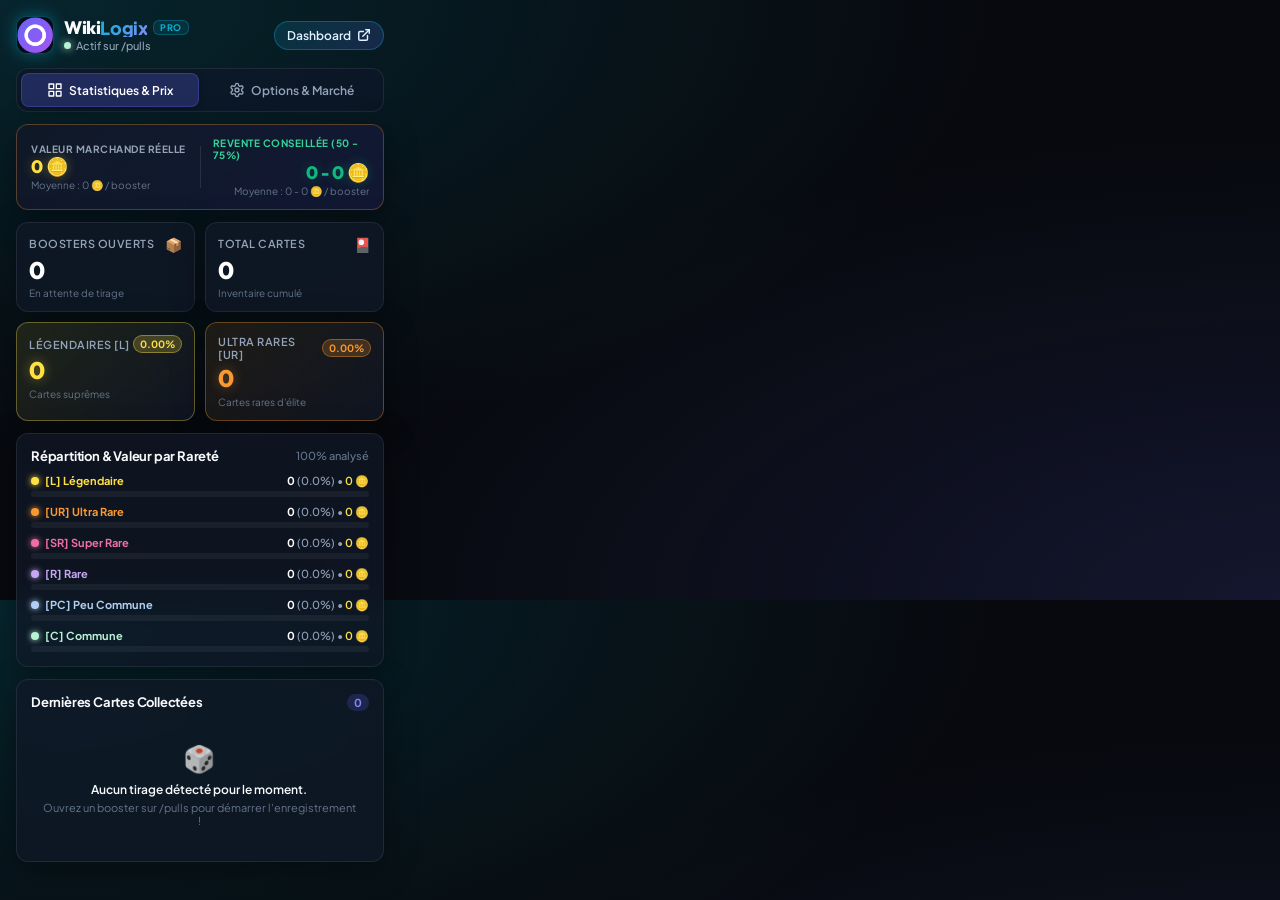
==== commit dc45b633: "5EME commit" ====
--- a/extension/src/popup.html
+++ b/extension/src/popup.html
@@ -26,8 +26,8 @@
         </div>
       </div>
       
-      <button id="btn-open-dashboard" class="btn-dashboard" title="Accéder à la plateforme Wiki-Masters">
-        <span>Wiki-Masters</span>
+      <button id="btn-open-dashboard" class="btn-dashboard" title="Accéder au Dashboard WikiLogix">
+        <span>Dashboard</span>
         <svg width="14" height="14" viewBox="0 0 24 24" fill="none" stroke="currentColor" stroke-width="2.5" stroke-linecap="round" stroke-linejoin="round">
           <path d="M18 13v6a2 2 0 0 1-2 2H5a2 2 0 0 1-2-2V8a2 2 0 0 1 2-2h6"></path>
           <polyline points="15 3 21 3 21 9"></polyline>
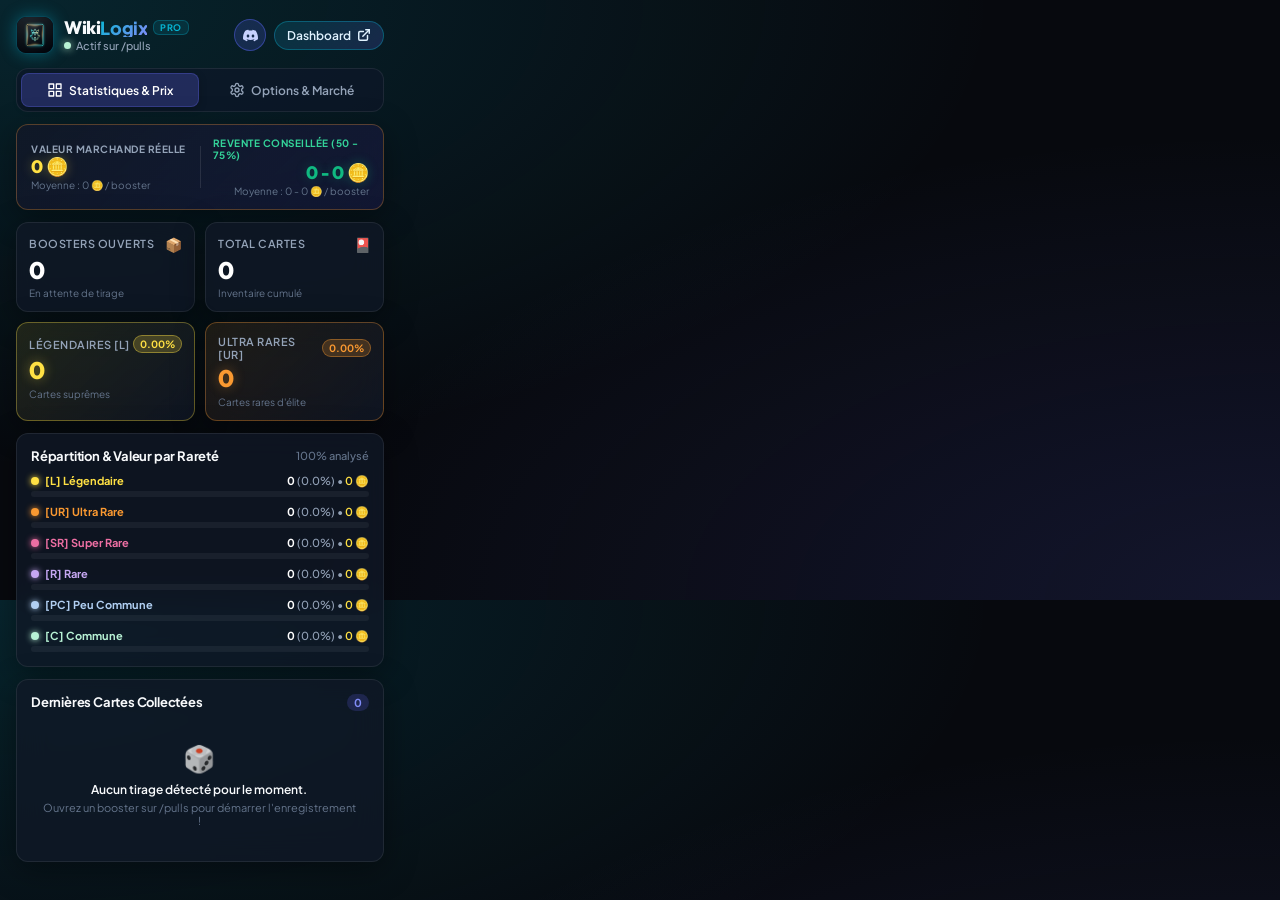
==== commit c3ef85c5: "6eme commit" ====
--- a/extension/src/popup.html
+++ b/extension/src/popup.html
@@ -26,14 +26,19 @@
         </div>
       </div>
       
-      <button id="btn-open-dashboard" class="btn-dashboard" title="Accéder au Dashboard WikiLogix">
-        <span>Dashboard</span>
-        <svg width="14" height="14" viewBox="0 0 24 24" fill="none" stroke="currentColor" stroke-width="2.5" stroke-linecap="round" stroke-linejoin="round">
-          <path d="M18 13v6a2 2 0 0 1-2 2H5a2 2 0 0 1-2-2V8a2 2 0 0 1 2-2h6"></path>
-          <polyline points="15 3 21 3 21 9"></polyline>
-          <line x1="10" y1="14" x2="21" y2="3"></line>
-        </svg>
-      </button>
+      <div class="header-actions">
+        <a id="btn-open-discord" class="btn-discord-icon" href="https://discord.gg/wikilogix" target="_blank" title="Rejoindre notre communauté Discord">
+          <svg width="15" height="15" viewBox="0 0 24 24" fill="currentColor"><path d="M20.317 4.37a19.791 19.791 0 0 0-4.885-1.515.074.074 0 0 0-.079.037c-.21.375-.444.864-.608 1.25a18.27 18.27 0 0 0-5.487 0 12.64 12.64 0 0 0-.617-1.25.077.077 0 0 0-.079-.037A19.736 19.736 0 0 0 3.677 4.37a.07.07 0 0 0-.032.027C.533 9.046-.32 13.58.099 18.057a.082.082 0 0 0 .031.057 19.9 19.9 0 0 0 5.993 3.03.078.078 0 0 0 .084-.028c.462-.63.874-1.295 1.226-1.994.021-.041.001-.09-.041-.106a13.107 13.107 0 0 1-1.872-.892.077.077 0 0 1-.008-.128 10.2 10.2 0 0 0 .372-.292.074.074 0 0 1 .077-.01c3.929 1.793 8.18 1.793 12.061 0a.074.074 0 0 1 .078.01c.12.098.246.198.373.292a.077.077 0 0 1-.006.127 12.299 12.299 0 0 1-1.873.894.077.077 0 0 0-.041.107c.36.698.772 1.362 1.225 1.993a.076.076 0 0 0 .084.028 19.839 19.839 0 0 0 6.002-3.03.077.077 0 0 0 .032-.054c.5-5.177-.838-9.674-3.549-13.66a.061.061 0 0 0-.031-.028zM8.02 15.33c-1.183 0-2.157-1.085-2.157-2.419 0-1.333.956-2.419 2.157-2.419 1.21 0 2.176 1.096 2.157 2.42 0 1.333-.956 2.418-2.157 2.418zm7.975 0c-1.183 0-2.157-1.085-2.157-2.419 0-1.333.955-2.419 2.157-2.419 1.21 0 2.176 1.096 2.157 2.42 0 1.333-.946 2.418-2.157 2.418z"/></svg>
+        </a>
+        <button id="btn-open-dashboard" class="btn-dashboard" title="Accéder au Dashboard WikiLogix">
+          <span>Dashboard</span>
+          <svg width="14" height="14" viewBox="0 0 24 24" fill="none" stroke="currentColor" stroke-width="2.5" stroke-linecap="round" stroke-linejoin="round">
+            <path d="M18 13v6a2 2 0 0 1-2 2H5a2 2 0 0 1-2-2V8a2 2 0 0 1 2-2h6"></path>
+            <polyline points="15 3 21 3 21 9"></polyline>
+            <line x1="10" y1="14" x2="21" y2="3"></line>
+          </svg>
+        </button>
+      </div>
     </header>
 
     <!-- Navigation par Onglets -->
@@ -270,6 +275,9 @@
         </div>
 
         <div class="config-footer">
+          <a href="https://discord.gg/wikilogix" target="_blank" class="footer-discord-link" id="footer-discord-link">
+            💬 Rejoindre la communauté Discord
+          </a>
           <span>WikiLogix v1.6.0 &bull; Prix Réels & Alertes Discord Filtrées</span>
         </div>
       </section>
--- a/extension/src/popup.css
+++ b/extension/src/popup.css
@@ -187,6 +187,35 @@
   font-weight: 500;
 }
 
+/* Header Actions */
+.header-actions {
+  display: flex;
+  align-items: center;
+  gap: 8px;
+}
+
+.btn-discord-icon {
+  display: flex;
+  align-items: center;
+  justify-content: center;
+  width: 32px;
+  height: 32px;
+  border-radius: var(--radius-full);
+  background: rgba(88, 101, 242, 0.2);
+  border: 1px solid rgba(88, 101, 242, 0.45);
+  color: #c7d2fe;
+  text-decoration: none;
+  transition: var(--transition-fast);
+}
+
+.btn-discord-icon:hover {
+  background: #5865F2;
+  color: #ffffff;
+  border-color: #5865F2;
+  transform: translateY(-1px);
+  box-shadow: 0 4px 14px rgba(88, 101, 242, 0.45);
+}
+
 /* Bouton Dashboard Header */
 .btn-dashboard {
   display: flex;
@@ -209,6 +238,30 @@
   border-color: #06b6d4;
   transform: translateY(-1px);
   box-shadow: 0 4px 15px rgba(6, 182, 212, 0.35);
+}
+
+.footer-discord-link {
+  display: inline-flex;
+  align-items: center;
+  justify-content: center;
+  gap: 6px;
+  color: #a5b4fc;
+  font-size: 11px;
+  font-weight: 600;
+  text-decoration: none;
+  margin-bottom: 6px;
+  padding: 5px 12px;
+  border-radius: var(--radius-sm);
+  background: rgba(88, 101, 242, 0.12);
+  border: 1px solid rgba(88, 101, 242, 0.3);
+  transition: var(--transition-fast);
+}
+
+.footer-discord-link:hover {
+  background: #5865F2;
+  color: #ffffff;
+  border-color: #5865F2;
+  box-shadow: 0 0 12px rgba(88, 101, 242, 0.4);
 }
 
 /* Onglets de Navigation */
